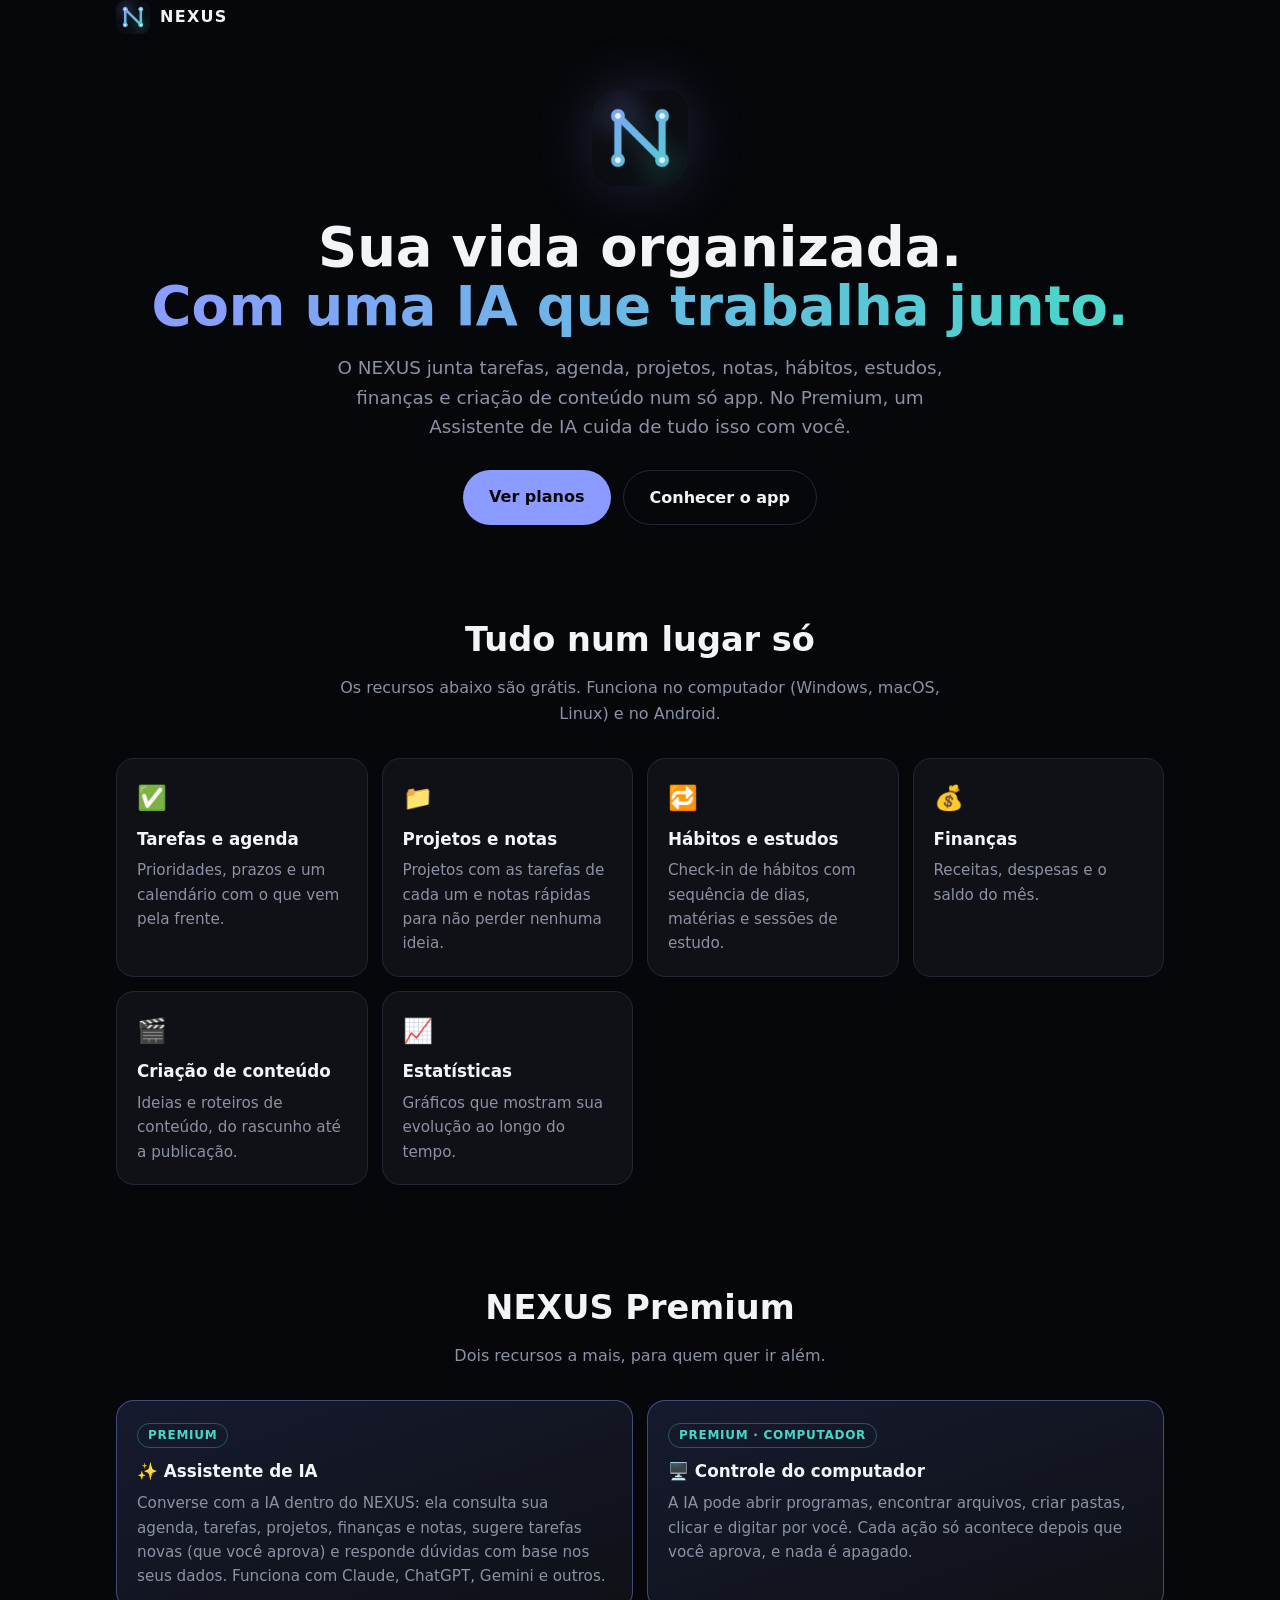
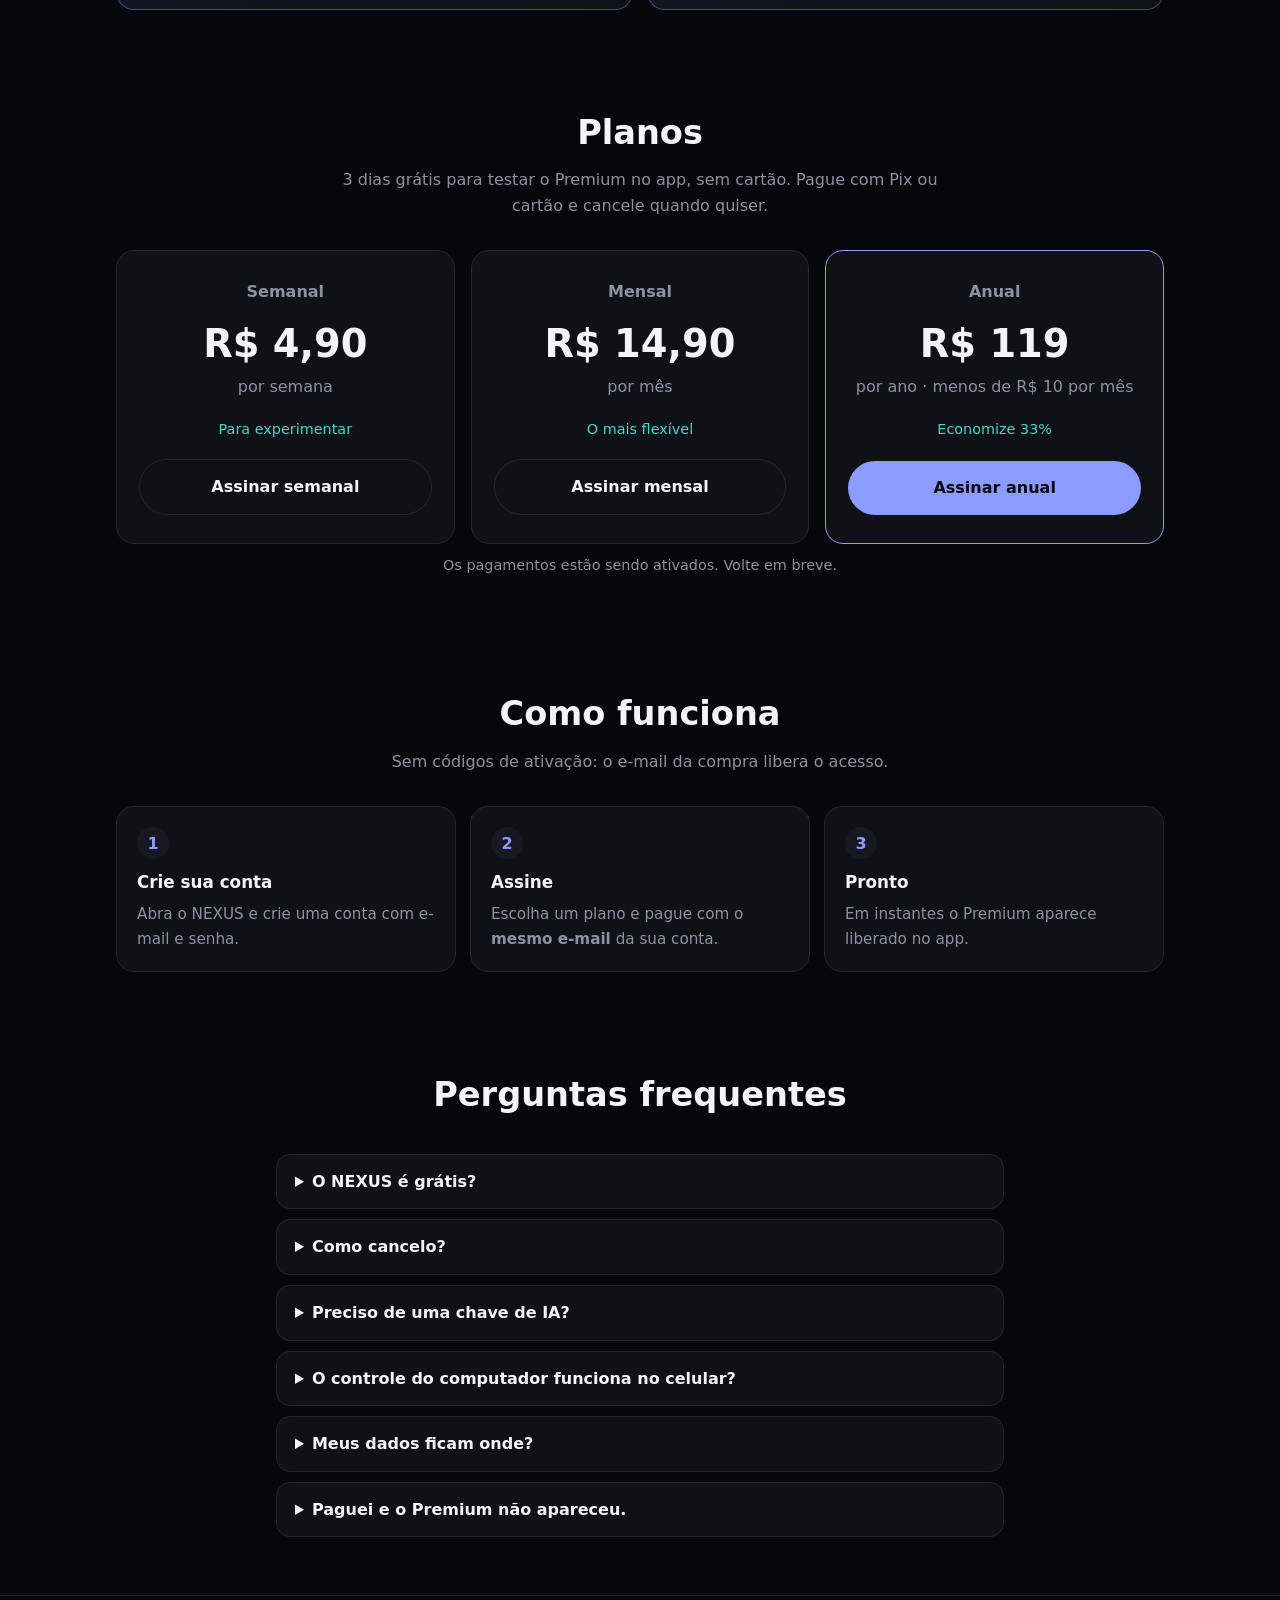
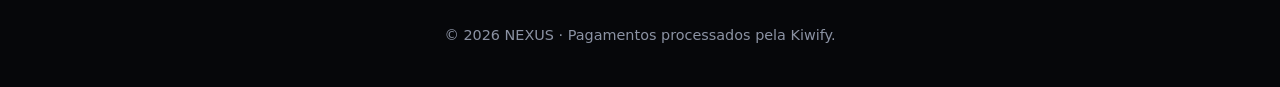
==== index.html @ 7dc539f5 "Página de vendas do NEXUS Co-Authored-By: Claude Opus 5.5 <noreply@anthropic.com>" ====
<!doctype html>
<html lang="pt-BR">
<head>
<meta charset="utf-8">
<meta name="viewport" content="width=device-width, initial-scale=1">
<title>NEXUS — produtividade pessoal com IA</title>
<meta name="description" content="NEXUS organiza tarefas, agenda, projetos, notas, hábitos, estudos, finanças e criação de conteúdo. O NEXUS Premium libera o Assistente de IA e o controle do computador.">
<meta property="og:title" content="NEXUS — produtividade pessoal com IA">
<meta property="og:description" content="Sua rotina, finanças e projetos num só app. Premium com Assistente de IA a partir de R$ 4,90 por semana.">
<meta property="og:image" content="icon.png">
<link rel="icon" href="icon.png">
<style>
  :root {
    --bg: #06070A; --layer: #0F1116; --layer-2: #161922; --line: #232734;
    --text: #F2F4F8; --muted: #8B92A3; --accent: #8B9BFF; --accent-2: #47D7C8;
    --radius: 18px;
  }
  * { box-sizing: border-box; }
  html { scroll-behavior: smooth; }
  body {
    margin: 0; background: var(--bg); color: var(--text);
    font: 16px/1.6 system-ui, -apple-system, "Segoe UI", Roboto, sans-serif;
  }
  a { color: inherit; }
  .wrap { max-width: 1080px; margin: 0 auto; padding: 0 16px; }
  header { padding: 18px 0; }
  .brand { display: flex; align-items: center; gap: 10px; font-weight: 700; letter-spacing: .08em; }
  .brand img { width: 34px; height: 34px; border-radius: 9px; }
  .hero { padding: 56px 0 40px; text-align: center; }
  .hero img { width: 96px; height: 96px; border-radius: 24px; box-shadow: 0 0 60px #8B9BFF33; }
  h1 { font-size: clamp(2rem, 6vw, 3.4rem); line-height: 1.1; margin: 24px 0 16px; }
  h1 span {
    background: linear-gradient(90deg, var(--accent), var(--accent-2));
    -webkit-background-clip: text; background-clip: text; color: transparent;
  }
  .lead { color: var(--muted); font-size: 1.15rem; max-width: 640px; margin: 0 auto 28px; }
  .btn {
    display: inline-block; padding: 14px 26px; border-radius: 999px; font-weight: 600;
    text-decoration: none; background: var(--accent); color: #06070A; border: 0; cursor: pointer;
  }
  .btn.ghost { background: transparent; color: var(--text); border: 1px solid var(--line); }
  .btn-row { display: flex; gap: 12px; justify-content: center; flex-wrap: wrap; }
  section { padding: 48px 0; }
  h2 { font-size: clamp(1.5rem, 4vw, 2.1rem); margin: 0 0 8px; text-align: center; }
  .sub { color: var(--muted); text-align: center; margin: 0 auto 32px; max-width: 620px; }
  .grid { display: grid; gap: 14px; grid-template-columns: repeat(auto-fit, minmax(220px, 1fr)); }
  .card { background: var(--layer); border: 1px solid var(--line); border-radius: var(--radius); padding: 20px; }
  .card h3 { margin: 0 0 6px; font-size: 1.05rem; }
  .card p { margin: 0; color: var(--muted); font-size: .95rem; }
  .ico { font-size: 1.5rem; margin-bottom: 8px; display: block; }
  .premium { border-color: #8B9BFF66; background: linear-gradient(160deg, #161a2e, var(--layer)); }
  .tag {
    display: inline-block; font-size: .75rem; font-weight: 700; letter-spacing: .06em; text-transform: uppercase;
    color: var(--accent-2); border: 1px solid #47D7C855; border-radius: 999px; padding: 2px 10px; margin-bottom: 10px;
  }
  .plans { display: grid; gap: 16px; grid-template-columns: repeat(auto-fit, minmax(240px, 1fr)); align-items: stretch; }
  .plan { display: flex; flex-direction: column; text-align: center; padding: 28px 22px; }
  .plan .name { font-weight: 600; color: var(--muted); }
  .plan .price { font-size: 2.4rem; font-weight: 800; margin: 8px 0 0; }
  .plan .per { color: var(--muted); margin-bottom: 18px; }
  .plan .note { color: var(--accent-2); font-size: .9rem; min-height: 1.5em; margin-bottom: 18px; }
  .plan .btn { margin-top: auto; }
  .plan.best { border-color: var(--accent); }
  .steps { counter-reset: s; display: grid; gap: 14px; grid-template-columns: repeat(auto-fit, minmax(220px, 1fr)); }
  .steps .card::before {
    counter-increment: s; content: counter(s); display: inline-grid; place-items: center;
    width: 32px; height: 32px; border-radius: 50%; background: var(--layer-2); color: var(--accent);
    font-weight: 700; margin-bottom: 10px;
  }
  details { background: var(--layer); border: 1px solid var(--line); border-radius: 14px; padding: 14px 18px; margin-bottom: 10px; }
  summary { cursor: pointer; font-weight: 600; }
  details p { color: var(--muted); margin: 10px 0 0; }
  .faq { max-width: 760px; margin: 0 auto; }
  footer { border-top: 1px solid var(--line); padding: 28px 0 40px; color: var(--muted); font-size: .9rem; text-align: center; }
  .soon { color: var(--muted); font-size: .9rem; margin-top: 10px; text-align: center; }
</style>
</head>
<body>
<header class="wrap">
  <div class="brand"><img src="icon.png" alt="">NEXUS</div>
</header>

<main>
  <div class="wrap hero">
    <img src="icon.png" alt="Ícone do NEXUS">
    <h1>Sua vida organizada.<br><span>Com uma IA que trabalha junto.</span></h1>
    <p class="lead">O NEXUS junta tarefas, agenda, projetos, notas, hábitos, estudos, finanças e criação de conteúdo num só app. No Premium, um Assistente de IA cuida de tudo isso com você.</p>
    <div class="btn-row">
      <a class="btn" href="#planos">Ver planos</a>
      <a class="btn ghost" href="#recursos">Conhecer o app</a>
    </div>
  </div>

  <section id="recursos">
    <div class="wrap">
      <h2>Tudo num lugar só</h2>
      <p class="sub">Os recursos abaixo são grátis. Funciona no computador (Windows, macOS, Linux) e no Android.</p>
      <div class="grid">
        <div class="card"><span class="ico">✅</span><h3>Tarefas e agenda</h3><p>Prioridades, prazos e um calendário com o que vem pela frente.</p></div>
        <div class="card"><span class="ico">📁</span><h3>Projetos e notas</h3><p>Projetos com as tarefas de cada um e notas rápidas para não perder nenhuma ideia.</p></div>
        <div class="card"><span class="ico">🔁</span><h3>Hábitos e estudos</h3><p>Check-in de hábitos com sequência de dias, matérias e sessões de estudo.</p></div>
        <div class="card"><span class="ico">💰</span><h3>Finanças</h3><p>Receitas, despesas e o saldo do mês.</p></div>
        <div class="card"><span class="ico">🎬</span><h3>Criação de conteúdo</h3><p>Ideias e roteiros de conteúdo, do rascunho até a publicação.</p></div>
        <div class="card"><span class="ico">📈</span><h3>Estatísticas</h3><p>Gráficos que mostram sua evolução ao longo do tempo.</p></div>
      </div>
    </div>
  </section>

  <section>
    <div class="wrap">
      <h2>NEXUS Premium</h2>
      <p class="sub">Dois recursos a mais, para quem quer ir além.</p>
      <div class="grid">
        <div class="card premium">
          <span class="tag">Premium</span>
          <h3>✨ Assistente de IA</h3>
          <p>Converse com a IA dentro do NEXUS: ela consulta sua agenda, tarefas, projetos, finanças e notas, sugere tarefas novas (que você aprova) e responde dúvidas com base nos seus dados. Funciona com Claude, ChatGPT, Gemini e outros.</p>
        </div>
        <div class="card premium">
          <span class="tag">Premium · Computador</span>
          <h3>🖥️ Controle do computador</h3>
          <p>A IA pode abrir programas, encontrar arquivos, criar pastas, clicar e digitar por você. Cada ação só acontece depois que você aprova, e nada é apagado.</p>
        </div>
      </div>
    </div>
  </section>

  <section id="planos">
    <div class="wrap">
      <h2>Planos</h2>
      <p class="sub">3 dias grátis para testar o Premium no app, sem cartão. Pague com Pix ou cartão e cancele quando quiser.</p>
      <div class="plans">
        <div class="card plan">
          <div class="name">Semanal</div>
          <div class="price">R$ 4,90</div>
          <div class="per">por semana</div>
          <div class="note">Para experimentar</div>
          <a class="btn ghost" data-plan="weekly" href="#planos">Assinar semanal</a>
        </div>
        <div class="card plan">
          <div class="name">Mensal</div>
          <div class="price">R$ 14,90</div>
          <div class="per">por mês</div>
          <div class="note">O mais flexível</div>
          <a class="btn ghost" data-plan="monthly" href="#planos">Assinar mensal</a>
        </div>
        <div class="card plan best">
          <div class="name">Anual</div>
          <div class="price">R$ 119</div>
          <div class="per">por ano · menos de R$ 10 por mês</div>
          <div class="note">Economize 33%</div>
          <a class="btn" data-plan="annual" href="#planos">Assinar anual</a>
        </div>
      </div>
      <p class="soon" id="soon">Os pagamentos estão sendo ativados. Volte em breve.</p>
    </div>
  </section>

  <section>
    <div class="wrap">
      <h2>Como funciona</h2>
      <p class="sub">Sem códigos de ativação: o e-mail da compra libera o acesso.</p>
      <div class="steps">
        <div class="card"><h3>Crie sua conta</h3><p>Abra o NEXUS e crie uma conta com e-mail e senha.</p></div>
        <div class="card"><h3>Assine</h3><p>Escolha um plano e pague com o <strong>mesmo e-mail</strong> da sua conta.</p></div>
        <div class="card"><h3>Pronto</h3><p>Em instantes o Premium aparece liberado no app.</p></div>
      </div>
    </div>
  </section>

  <section>
    <div class="wrap faq">
      <h2>Perguntas frequentes</h2>
      <p class="sub"></p>
      <details><summary>O NEXUS é grátis?</summary><p>Sim. Tarefas, agenda, projetos, notas, hábitos, estudos, finanças, conteúdo e estatísticas são grátis. A assinatura libera só o Assistente de IA e o controle do computador.</p></details>
      <details><summary>Como cancelo?</summary><p>Pela área do cliente da Kiwify, a plataforma de pagamento, a qualquer momento. O Premium continua liberado até o fim do período que você já pagou.</p></details>
      <details><summary>Preciso de uma chave de IA?</summary><p>Sim. O assistente usa a sua chave do provedor que você preferir (Claude, ChatGPT, Gemini ou compatível com OpenAI). A chave fica guardada no cofre do seu aparelho.</p></details>
      <details><summary>O controle do computador funciona no celular?</summary><p>Não. Ele existe só nas versões para computador. No celular, o Premium libera o Assistente de IA.</p></details>
      <details><summary>Meus dados ficam onde?</summary><p>Tarefas, notas, finanças e o resto ficam salvos no seu próprio aparelho. Na nuvem fica só a sua conta e a situação da assinatura.</p></details>
      <details><summary>Paguei e o Premium não apareceu.</summary><p>Confira se usou na compra o mesmo e-mail da conta do NEXUS. Depois, em Conta, toque em "Atualizar".</p></details>
    </div>
  </section>
</main>

<footer>
  <div class="wrap">© 2026 NEXUS · Pagamentos processados pela Kiwify.</div>
</footer>

<script>
  // Links de pagamento da Kiwify (preencher quando os planos estiverem criados).
  const CHECKOUT = { weekly: "", monthly: "", annual: "" };
  let anyLink = false;
  document.querySelectorAll("[data-plan]").forEach((a) => {
    const url = CHECKOUT[a.dataset.plan];
    if (url) { a.href = url; a.target = "_blank"; a.rel = "noopener"; anyLink = true; }
  });
  if (anyLink) document.getElementById("soon").remove();
</script>
</body>
</html>
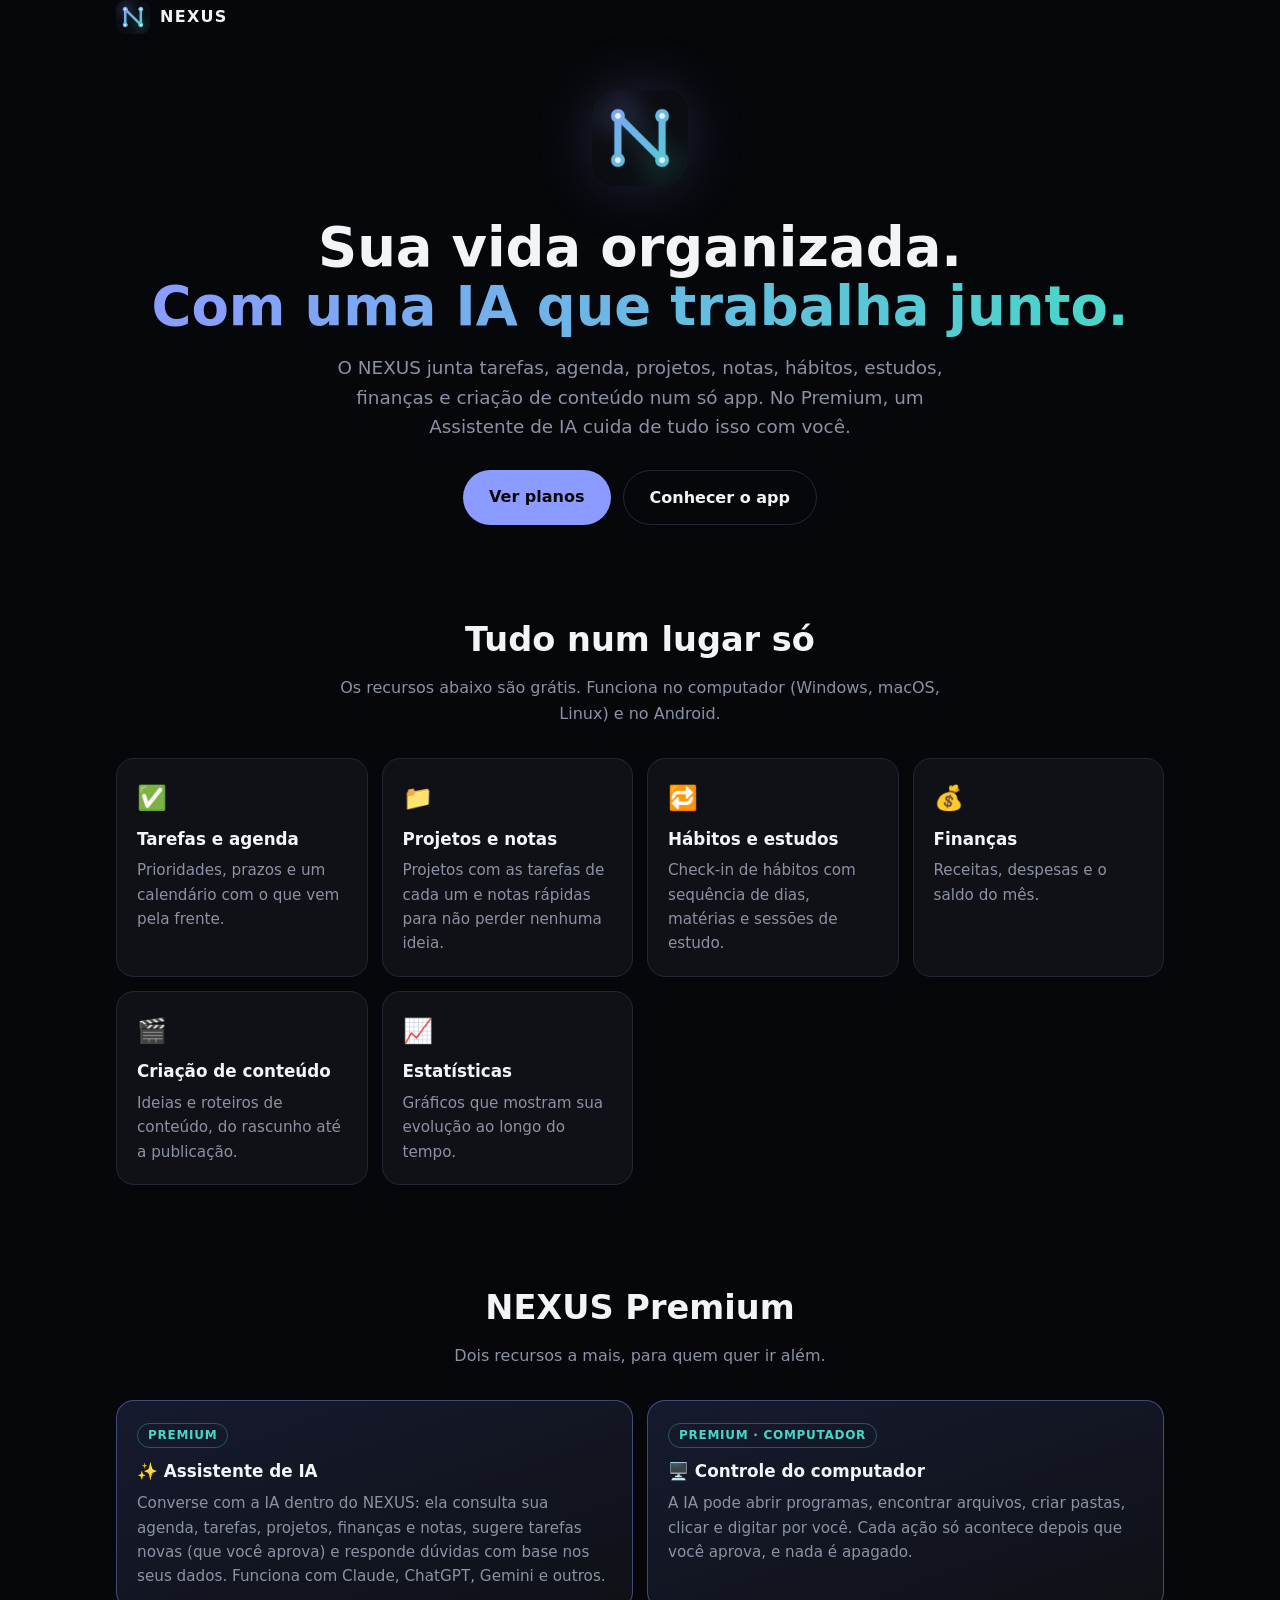
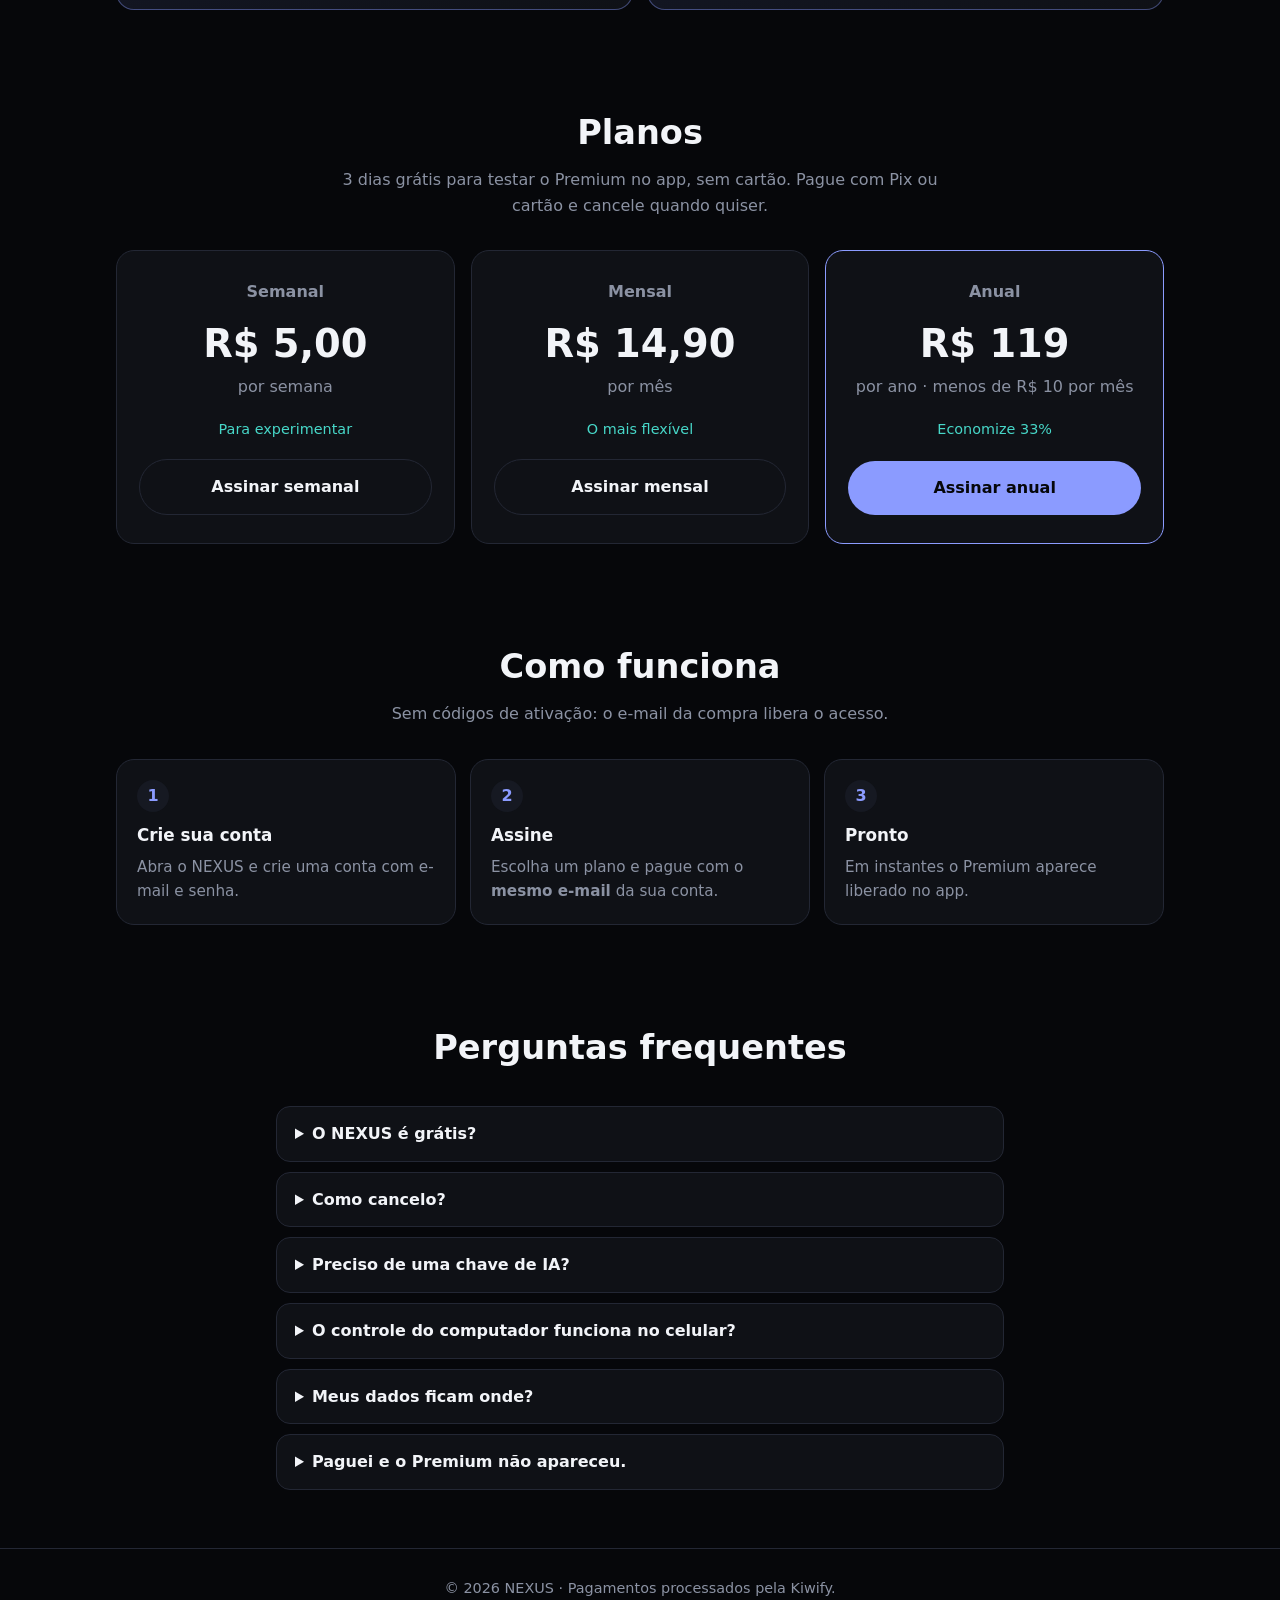
==== commit 69e8db31: "Semanal a R$ 5,00 e links de pagamento Co-Authored-By: Claude Opus 5.5 <noreply@anthropic.com>" ====
--- a/index.html
+++ b/index.html
@@ -6,7 +6,7 @@
 <title>NEXUS — produtividade pessoal com IA</title>
 <meta name="description" content="NEXUS organiza tarefas, agenda, projetos, notas, hábitos, estudos, finanças e criação de conteúdo. O NEXUS Premium libera o Assistente de IA e o controle do computador.">
 <meta property="og:title" content="NEXUS — produtividade pessoal com IA">
-<meta property="og:description" content="Sua rotina, finanças e projetos num só app. Premium com Assistente de IA a partir de R$ 4,90 por semana.">
+<meta property="og:description" content="Sua rotina, finanças e projetos num só app. Premium com Assistente de IA a partir de R$ 5,00 por semana.">
 <meta property="og:image" content="icon.png">
 <link rel="icon" href="icon.png">
 <style>
@@ -132,7 +132,7 @@
       <div class="plans">
         <div class="card plan">
           <div class="name">Semanal</div>
-          <div class="price">R$ 4,90</div>
+          <div class="price">R$ 5,00</div>
           <div class="per">por semana</div>
           <div class="note">Para experimentar</div>
           <a class="btn ghost" data-plan="weekly" href="#planos">Assinar semanal</a>
@@ -188,7 +188,11 @@
 
 <script>
   // Links de pagamento da Kiwify (preencher quando os planos estiverem criados).
-  const CHECKOUT = { weekly: "", monthly: "", annual: "" };
+  const CHECKOUT = {
+    weekly: "https://pay.kiwify.com.br/PDp45b3",
+    monthly: "https://pay.kiwify.com.br/vgqqrRS",
+    annual: "https://pay.kiwify.com.br/0bbmx6g",
+  };
   let anyLink = false;
   document.querySelectorAll("[data-plan]").forEach((a) => {
     const url = CHECKOUT[a.dataset.plan];
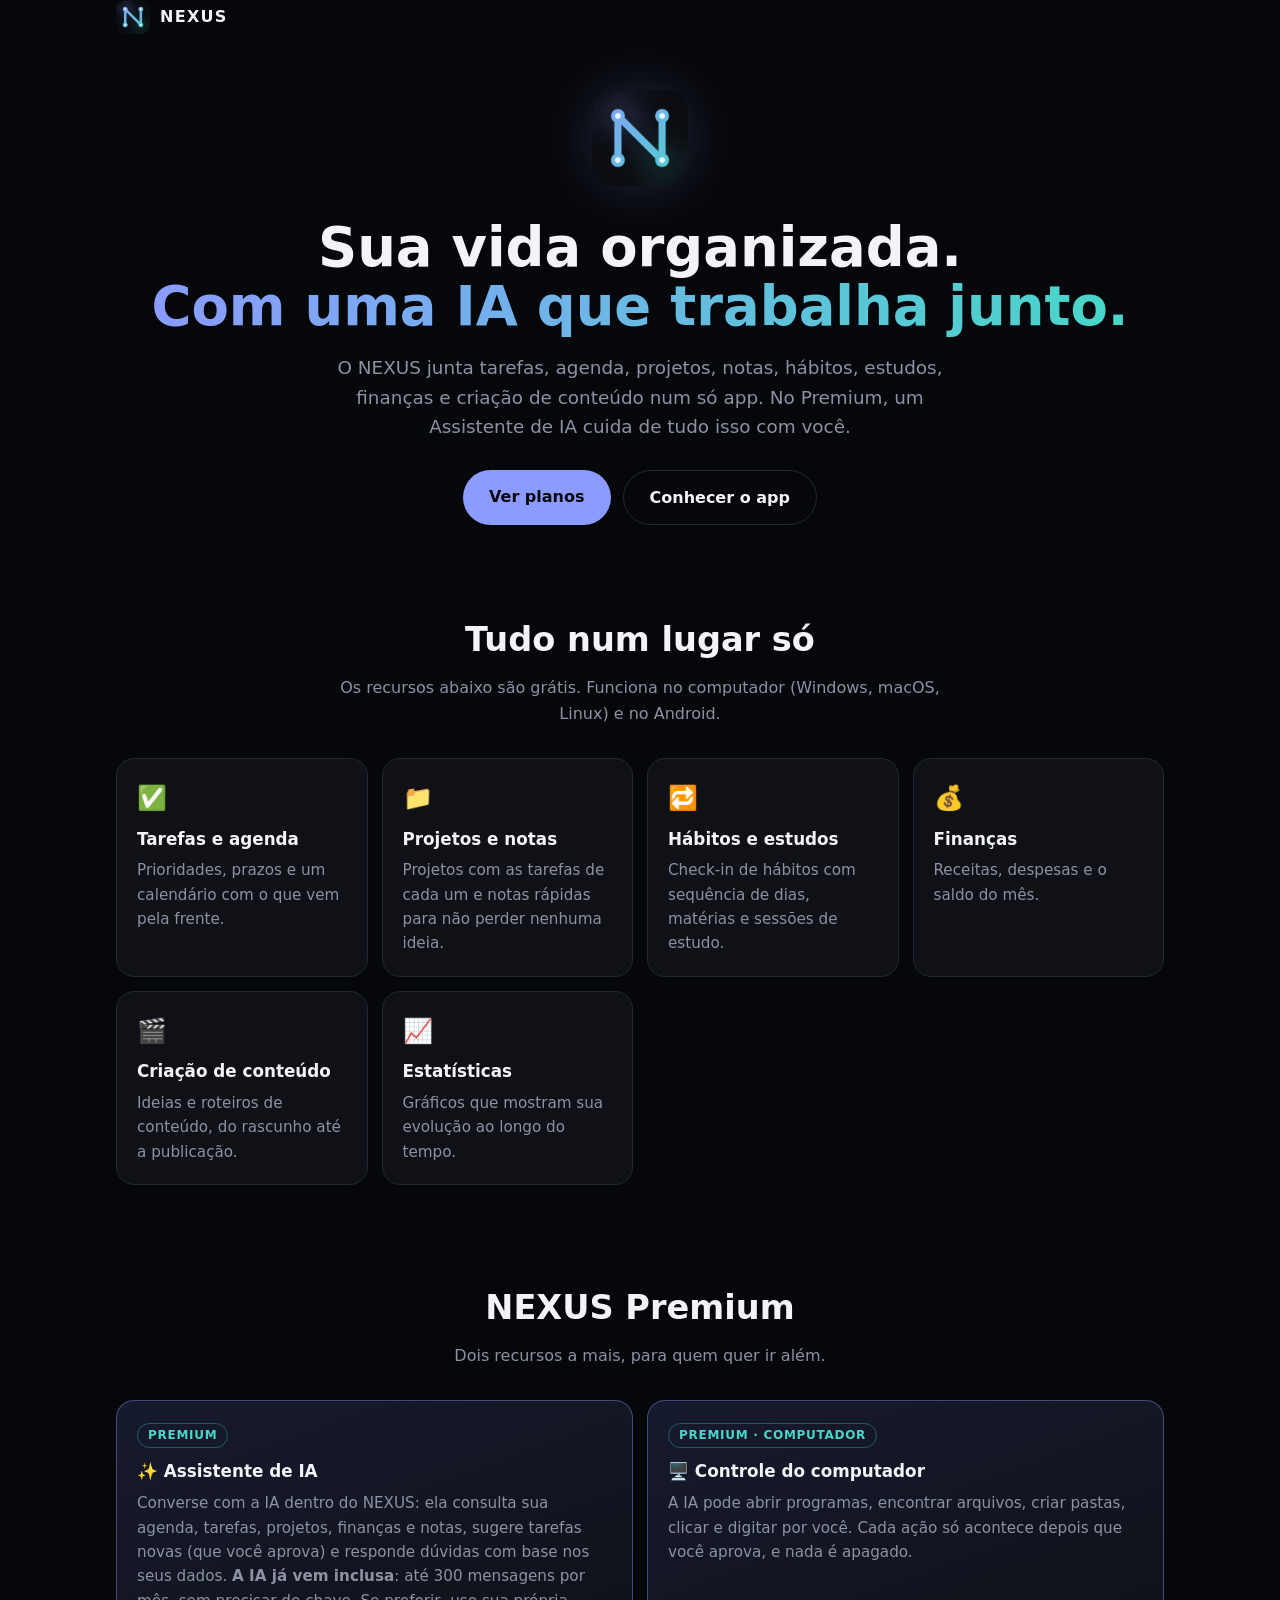
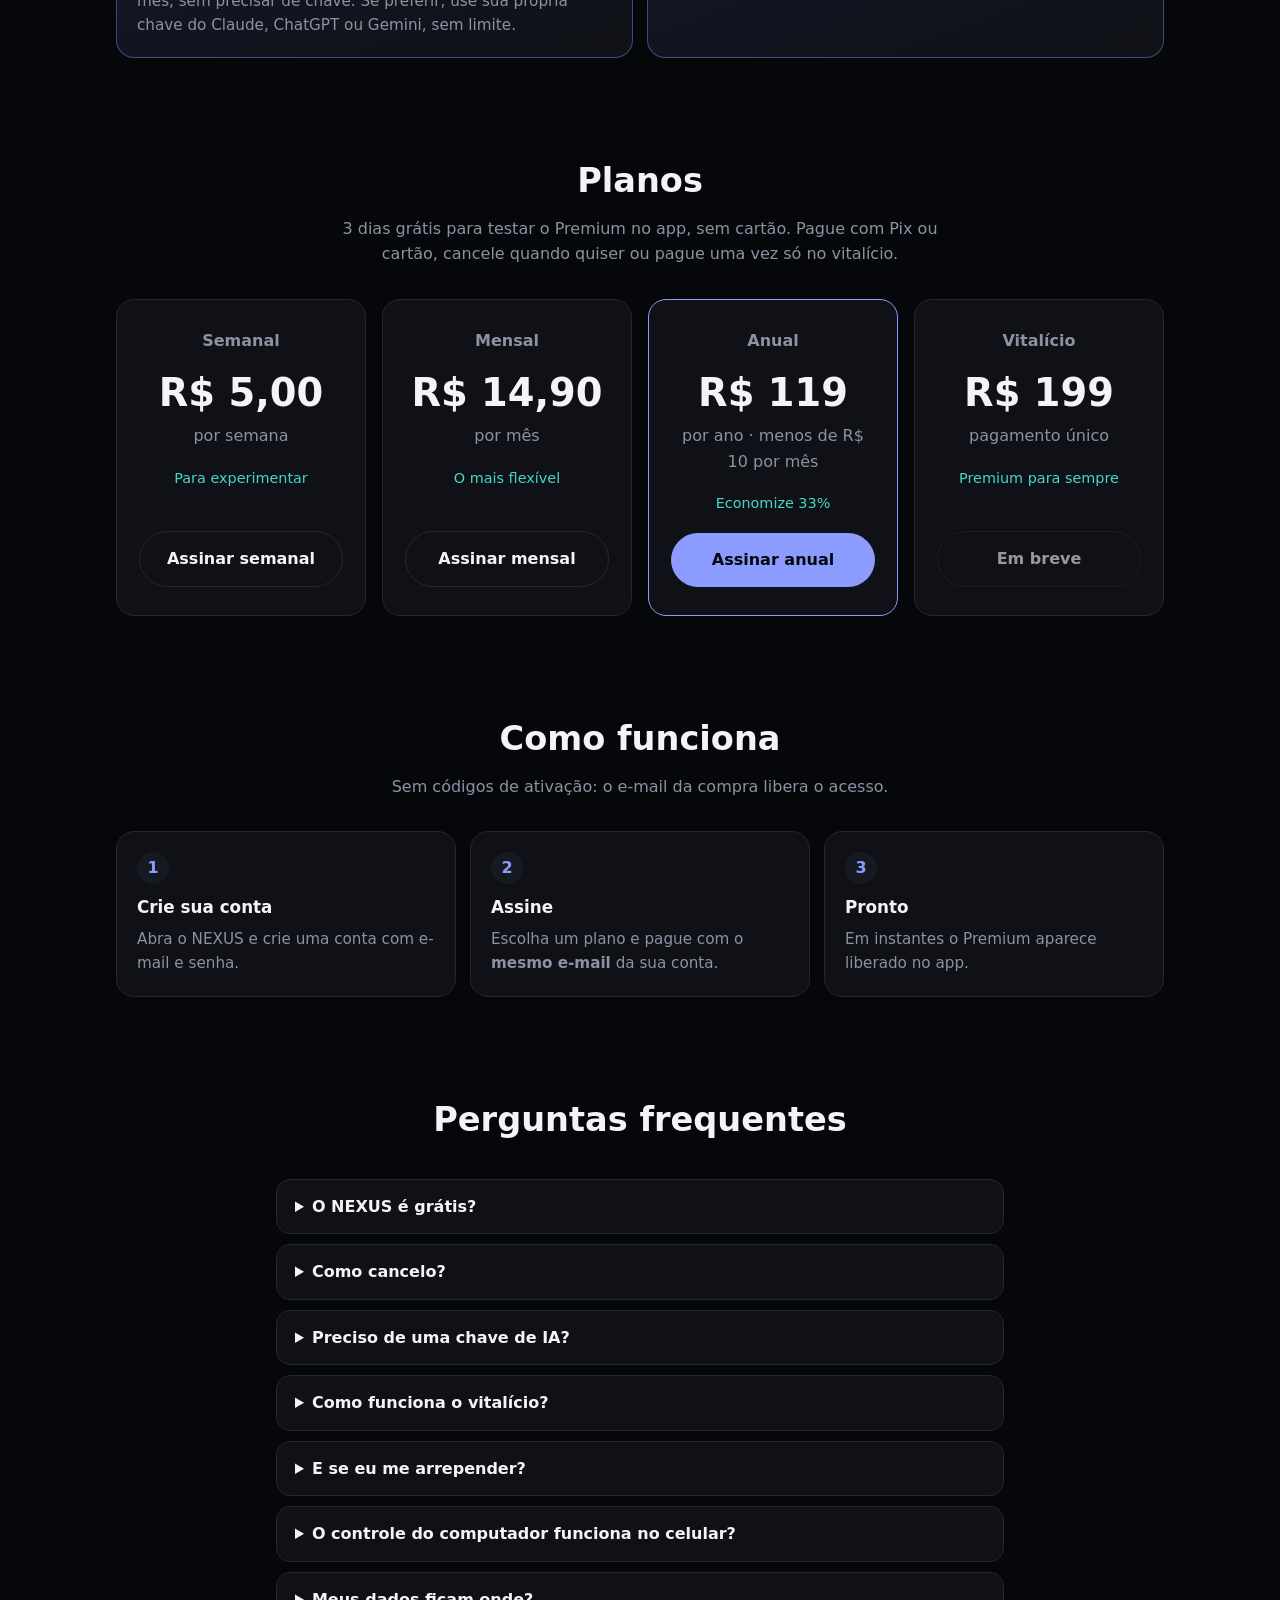
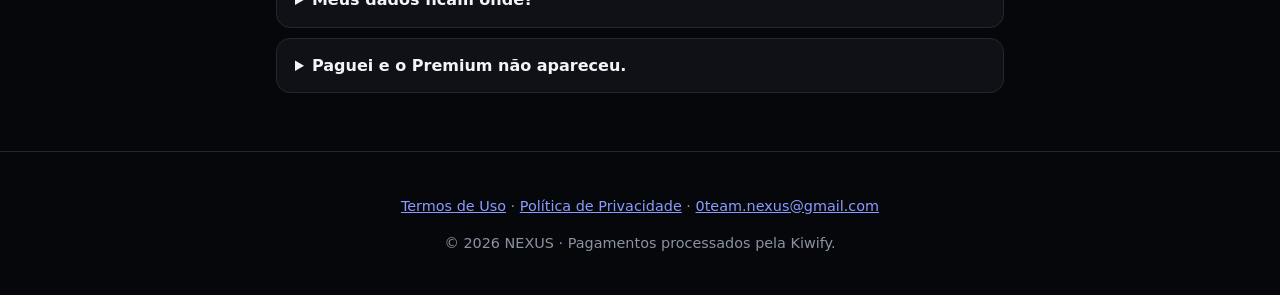
==== commit 8a712281: "Vitalício, IA inclusa, Termos de Uso e Política de Privacidade Co-Authored-By: Claude Opus 5.5 <nore" ====
--- a/index.html
+++ b/index.html
@@ -53,7 +53,7 @@
     display: inline-block; font-size: .75rem; font-weight: 700; letter-spacing: .06em; text-transform: uppercase;
     color: var(--accent-2); border: 1px solid #47D7C855; border-radius: 999px; padding: 2px 10px; margin-bottom: 10px;
   }
-  .plans { display: grid; gap: 16px; grid-template-columns: repeat(auto-fit, minmax(240px, 1fr)); align-items: stretch; }
+  .plans { display: grid; gap: 16px; grid-template-columns: repeat(auto-fit, minmax(220px, 1fr)); align-items: stretch; }
   .plan { display: flex; flex-direction: column; text-align: center; padding: 28px 22px; }
   .plan .name { font-weight: 600; color: var(--muted); }
   .plan .price { font-size: 2.4rem; font-weight: 800; margin: 8px 0 0; }
@@ -72,6 +72,7 @@
   details p { color: var(--muted); margin: 10px 0 0; }
   .faq { max-width: 760px; margin: 0 auto; }
   footer { border-top: 1px solid var(--line); padding: 28px 0 40px; color: var(--muted); font-size: .9rem; text-align: center; }
+  footer a, details a { color: var(--accent); }
   .soon { color: var(--muted); font-size: .9rem; margin-top: 10px; text-align: center; }
 </style>
 </head>
@@ -114,7 +115,7 @@
         <div class="card premium">
           <span class="tag">Premium</span>
           <h3>✨ Assistente de IA</h3>
-          <p>Converse com a IA dentro do NEXUS: ela consulta sua agenda, tarefas, projetos, finanças e notas, sugere tarefas novas (que você aprova) e responde dúvidas com base nos seus dados. Funciona com Claude, ChatGPT, Gemini e outros.</p>
+          <p>Converse com a IA dentro do NEXUS: ela consulta sua agenda, tarefas, projetos, finanças e notas, sugere tarefas novas (que você aprova) e responde dúvidas com base nos seus dados. <strong>A IA já vem inclusa</strong>: até 300 mensagens por mês, sem precisar de chave. Se preferir, use sua própria chave do Claude, ChatGPT ou Gemini, sem limite.</p>
         </div>
         <div class="card premium">
           <span class="tag">Premium · Computador</span>
@@ -128,7 +129,7 @@
   <section id="planos">
     <div class="wrap">
       <h2>Planos</h2>
-      <p class="sub">3 dias grátis para testar o Premium no app, sem cartão. Pague com Pix ou cartão e cancele quando quiser.</p>
+      <p class="sub">3 dias grátis para testar o Premium no app, sem cartão. Pague com Pix ou cartão, cancele quando quiser ou pague uma vez só no vitalício.</p>
       <div class="plans">
         <div class="card plan">
           <div class="name">Semanal</div>
@@ -151,6 +152,13 @@
           <div class="note">Economize 33%</div>
           <a class="btn" data-plan="annual" href="#planos">Assinar anual</a>
         </div>
+        <div class="card plan">
+          <div class="name">Vitalício</div>
+          <div class="price">R$ 199</div>
+          <div class="per">pagamento único</div>
+          <div class="note">Premium para sempre</div>
+          <a class="btn ghost" data-plan="lifetime" href="#planos">Comprar vitalício</a>
+        </div>
       </div>
       <p class="soon" id="soon">Os pagamentos estão sendo ativados. Volte em breve.</p>
     </div>
@@ -174,16 +182,21 @@
       <p class="sub"></p>
       <details><summary>O NEXUS é grátis?</summary><p>Sim. Tarefas, agenda, projetos, notas, hábitos, estudos, finanças, conteúdo e estatísticas são grátis. A assinatura libera só o Assistente de IA e o controle do computador.</p></details>
       <details><summary>Como cancelo?</summary><p>Pela área do cliente da Kiwify, a plataforma de pagamento, a qualquer momento. O Premium continua liberado até o fim do período que você já pagou.</p></details>
-      <details><summary>Preciso de uma chave de IA?</summary><p>Sim. O assistente usa a sua chave do provedor que você preferir (Claude, ChatGPT, Gemini ou compatível com OpenAI). A chave fica guardada no cofre do seu aparelho.</p></details>
+      <details><summary>Preciso de uma chave de IA?</summary><p>Não. O Premium já inclui a IA do NEXUS (Google Gemini), com até 300 mensagens por mês. Se quiser usar sem limite, dá para cadastrar sua própria chave do Claude, ChatGPT, Gemini ou outro compatível; ela fica guardada no cofre do seu aparelho.</p></details>
+      <details><summary>Como funciona o vitalício?</summary><p>Você paga R$ 199 uma única vez e tem o Premium para sempre, sem mensalidade. A IA inclusa segue o mesmo limite de 300 mensagens por mês.</p></details>
+      <details><summary>E se eu me arrepender?</summary><p>Você tem 7 dias depois da compra para pedir o dinheiro de volta, pela Kiwify ou pelo nosso e-mail de suporte.</p></details>
       <details><summary>O controle do computador funciona no celular?</summary><p>Não. Ele existe só nas versões para computador. No celular, o Premium libera o Assistente de IA.</p></details>
       <details><summary>Meus dados ficam onde?</summary><p>Tarefas, notas, finanças e o resto ficam salvos no seu próprio aparelho. Na nuvem fica só a sua conta e a situação da assinatura.</p></details>
-      <details><summary>Paguei e o Premium não apareceu.</summary><p>Confira se usou na compra o mesmo e-mail da conta do NEXUS. Depois, em Conta, toque em "Atualizar".</p></details>
+      <details><summary>Paguei e o Premium não apareceu.</summary><p>Confira se usou na compra o mesmo e-mail da conta do NEXUS. Depois, em Conta, toque em "Atualizar status". Se não resolver, escreva para <a href="mailto:0team.nexus@gmail.com">0team.nexus@gmail.com</a>.</p></details>
     </div>
   </section>
 </main>
 
 <footer>
-  <div class="wrap">© 2026 NEXUS · Pagamentos processados pela Kiwify.</div>
+  <div class="wrap">
+    <p><a href="termos.html">Termos de Uso</a> · <a href="privacidade.html">Política de Privacidade</a> · <a href="mailto:0team.nexus@gmail.com">0team.nexus@gmail.com</a></p>
+    © 2026 NEXUS · Pagamentos processados pela Kiwify.
+  </div>
 </footer>
 
 <script>
@@ -192,6 +205,7 @@
     weekly: "https://pay.kiwify.com.br/PDp45b3",
     monthly: "https://pay.kiwify.com.br/vgqqrRS",
     annual: "https://pay.kiwify.com.br/0bbmx6g",
+    lifetime: "",
   };
   let anyLink = false;
   document.querySelectorAll("[data-plan]").forEach((a) => {
@@ -199,6 +213,10 @@
     if (url) { a.href = url; a.target = "_blank"; a.rel = "noopener"; anyLink = true; }
   });
   if (anyLink) document.getElementById("soon").remove();
+  // Vitalício ainda sem link: o botão avisa em vez de não fazer nada.
+  document.querySelectorAll("[data-plan]").forEach((a) => {
+    if (!CHECKOUT[a.dataset.plan]) { a.textContent = "Em breve"; a.removeAttribute("href"); a.style.opacity = ".6"; }
+  });
 </script>
 </body>
 </html>
